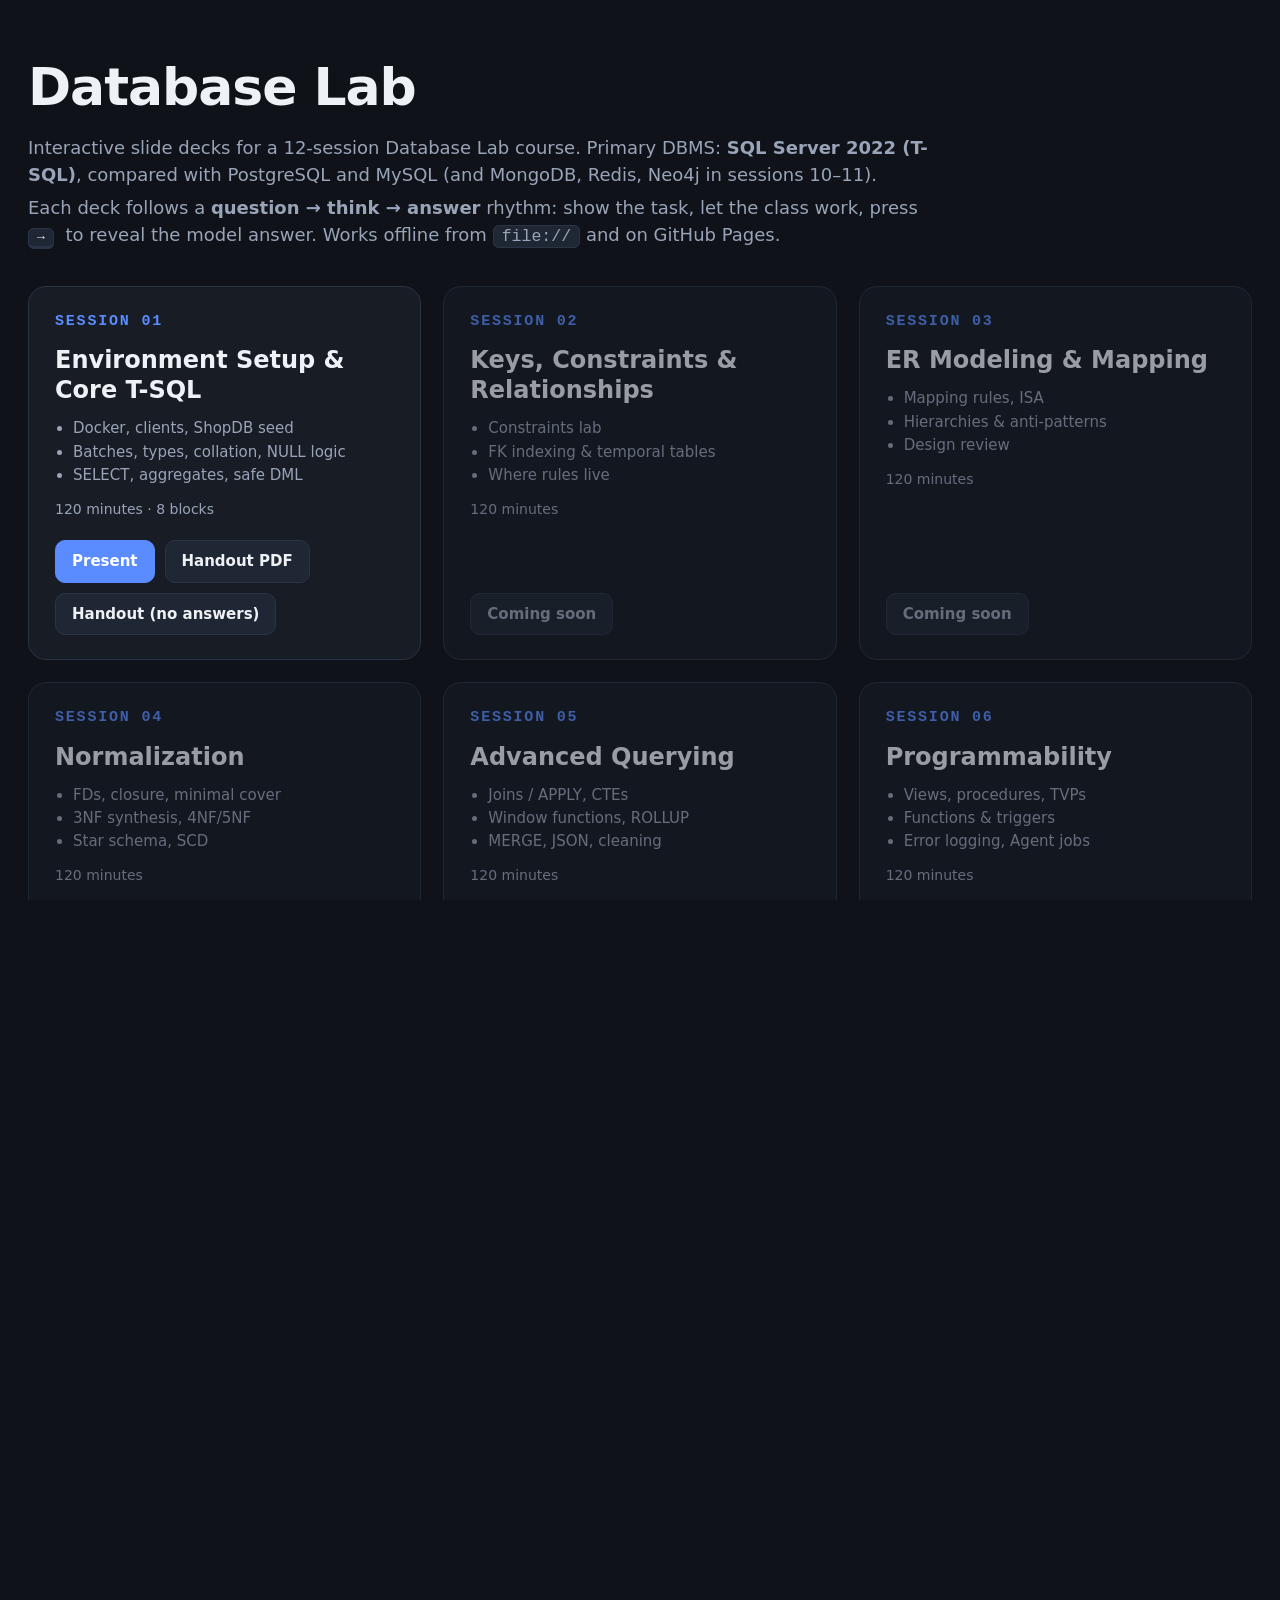
==== index.html @ b9a84a21 "Session 01 deck: environment & core T-SQL" ====
<!doctype html>
<html lang="en">
<head>
  <meta charset="utf-8">
  <meta name="viewport" content="width=device-width, initial-scale=1">
  <title>DB Lab — Interactive Session Decks</title>
  <link rel="stylesheet" href="assets/theme.css">
  <style>
    body { overflow: auto; }
    .wrap { max-width: 1400px; margin: 0 auto; padding: 48px 28px 80px; }
    header h1 { font-size: clamp(34px, 5vw, 52px); margin: 0 0 8px; letter-spacing: -0.02em; }
    header p { color: var(--muted); font-size: 18px; margin: 0 0 6px; max-width: 900px; }
    .grid {
      display: grid;
      grid-template-columns: repeat(auto-fill, minmax(310px, 1fr));
      gap: 22px;
      margin-top: 36px;
    }
    .card {
      background: var(--surface);
      border: 1px solid var(--border);
      border-radius: var(--radius);
      padding: 24px 26px;
      display: flex;
      flex-direction: column;
      gap: 12px;
    }
    .card.soon { opacity: 0.62; }
    .card .num {
      font-family: var(--font-mono);
      font-size: 15px;
      font-weight: 700;
      letter-spacing: 0.12em;
      color: var(--primary);
      text-transform: uppercase;
    }
    .card h2 { margin: 0; font-size: 24px; line-height: 1.25; }
    .card ul { margin: 0; padding-left: 18px; color: var(--muted); font-size: 15px; line-height: 1.55; }
    .card .dur { font-size: 14px; color: var(--muted); }
    .actions { display: flex; flex-wrap: wrap; gap: 10px; margin-top: auto; padding-top: 8px; }
    .actions a, .actions span.btn {
      font-size: 15px;
      font-weight: 600;
      text-decoration: none;
      border-radius: 10px;
      padding: 9px 16px;
      border: 1px solid var(--border);
      color: var(--text);
      background: var(--surface-2);
    }
    .actions a.primary { background: var(--primary); border-color: var(--primary); color: #fff; }
    .actions a:hover { border-color: var(--primary); }
    .actions span.btn { color: var(--muted); }
    section.help {
      margin-top: 56px;
      background: var(--surface);
      border: 1px solid var(--border);
      border-radius: var(--radius);
      padding: 28px 32px;
    }
    section.help h2 { margin: 0 0 14px; font-size: 26px; }
    .keys { display: grid; grid-template-columns: repeat(auto-fill, minmax(300px, 1fr)); gap: 8px 28px; }
    .keys div { font-size: 15px; color: var(--muted); }
    kbd {
      font-family: var(--font-mono);
      background: var(--surface-2);
      border: 1px solid var(--border);
      border-bottom-width: 3px;
      border-radius: 6px;
      padding: 1px 8px;
      font-size: 13px;
      color: var(--text);
      margin-right: 6px;
    }
    footer { margin-top: 40px; color: var(--muted); font-size: 14px; }
    code.inline { font-size: 0.92em; }
  </style>
</head>
<body>
  <div class="wrap">
    <header>
      <h1>Database Lab</h1>
      <p>Interactive slide decks for a 12-session Database Lab course. Primary DBMS:
        <strong>SQL Server 2022 (T-SQL)</strong>, compared with PostgreSQL and MySQL
        (and MongoDB, Redis, Neo4j in sessions 10–11).</p>
      <p>Each deck follows a <strong>question → think → answer</strong> rhythm: show the task,
        let the class work, press <kbd>→</kbd> to reveal the model answer.
        Works offline from <code class="inline">file://</code> and on GitHub Pages.</p>
    </header>

    <main class="grid">
      <div class="card">
        <span class="num">Session 01</span>
        <h2>Environment Setup &amp; Core T-SQL</h2>
        <ul>
          <li>Docker, clients, ShopDB seed</li>
          <li>Batches, types, collation, NULL logic</li>
          <li>SELECT, aggregates, safe DML</li>
        </ul>
        <span class="dur">120 minutes · 8 blocks</span>
        <div class="actions">
          <a class="primary" href="sessions/01/index.html">Present</a>
          <a href="sessions/01/index.html?print=1">Handout PDF</a>
          <a href="sessions/01/index.html?print=1&amp;noanswers=1">Handout (no answers)</a>
        </div>
      </div>

      <div class="card soon">
        <span class="num">Session 02</span>
        <h2>Keys, Constraints &amp; Relationships</h2>
        <ul><li>Constraints lab</li><li>FK indexing &amp; temporal tables</li><li>Where rules live</li></ul>
        <span class="dur">120 minutes</span>
        <div class="actions"><span class="btn">Coming soon</span></div>
      </div>

      <div class="card soon">
        <span class="num">Session 03</span>
        <h2>ER Modeling &amp; Mapping</h2>
        <ul><li>Mapping rules, ISA</li><li>Hierarchies &amp; anti-patterns</li><li>Design review</li></ul>
        <span class="dur">120 minutes</span>
        <div class="actions"><span class="btn">Coming soon</span></div>
      </div>

      <div class="card soon">
        <span class="num">Session 04</span>
        <h2>Normalization</h2>
        <ul><li>FDs, closure, minimal cover</li><li>3NF synthesis, 4NF/5NF</li><li>Star schema, SCD</li></ul>
        <span class="dur">120 minutes</span>
        <div class="actions"><span class="btn">Coming soon</span></div>
      </div>

      <div class="card soon">
        <span class="num">Session 05</span>
        <h2>Advanced Querying</h2>
        <ul><li>Joins / APPLY, CTEs</li><li>Window functions, ROLLUP</li><li>MERGE, JSON, cleaning</li></ul>
        <span class="dur">120 minutes</span>
        <div class="actions"><span class="btn">Coming soon</span></div>
      </div>

      <div class="card soon">
        <span class="num">Session 06</span>
        <h2>Programmability</h2>
        <ul><li>Views, procedures, TVPs</li><li>Functions &amp; triggers</li><li>Error logging, Agent jobs</li></ul>
        <span class="dur">120 minutes</span>
        <div class="actions"><span class="btn">Coming soon</span></div>
      </div>

      <div class="card soon">
        <span class="num">Session 07</span>
        <h2>Transactions &amp; Concurrency</h2>
        <ul><li>Isolation, RCSI / SNAPSHOT</li><li>Write skew, deadlocks</li><li>Log mechanics, waits</li></ul>
        <span class="dur">120 minutes</span>
        <div class="actions"><span class="btn">Coming soon</span></div>
      </div>

      <div class="card soon">
        <span class="num">Session 08</span>
        <h2>Indexing &amp; Query Optimization</h2>
        <ul><li>Plans, lookups, sargability</li><li>Statistics, sniffing</li><li>Query Store, joins</li></ul>
        <span class="dur">120 minutes</span>
        <div class="actions"><span class="btn">Coming soon</span></div>
      </div>

      <div class="card soon">
        <span class="num">Session 09</span>
        <h2>Security, Backup &amp; Recovery</h2>
        <ul><li>Roles, RLS, masking</li><li>Injection lab, audit</li><li>Point-in-time restore</li></ul>
        <span class="dur">120 minutes</span>
        <div class="actions"><span class="btn">Coming soon</span></div>
      </div>

      <div class="card soon">
        <span class="num">Session 10</span>
        <h2>NoSQL Intro &amp; MongoDB</h2>
        <ul><li>Models, CAP / PACELC</li><li>Aggregation, patterns</li><li>Migrating ShopDB</li></ul>
        <span class="dur">120 minutes</span>
        <div class="actions"><span class="btn">Coming soon</span></div>
      </div>

      <div class="card soon">
        <span class="num">Session 11</span>
        <h2>Redis, Neo4j &amp; Comparison</h2>
        <ul><li>Cache patterns</li><li>Cypher, graph tables</li><li>Polyglot persistence</li></ul>
        <span class="dur">120 minutes</span>
        <div class="actions"><span class="btn">Coming soon</span></div>
      </div>

      <div class="card soon">
        <span class="num">Session 12</span>
        <h2>ORM (EF Core) &amp; Wrap-up</h2>
        <ul><li>EF Core &amp; migrations</li><li>Concurrency, testing</li><li>Final project</li></ul>
        <span class="dur">120 minutes</span>
        <div class="actions"><span class="btn">Coming soon</span></div>
      </div>
    </main>

    <section class="help">
      <h2>How to present — cheat sheet</h2>
      <div class="keys">
        <div><kbd>→</kbd><kbd>Space</kbd><kbd>Enter</kbd> next slide / reveal next step</div>
        <div><kbd>←</kbd><kbd>Backspace</kbd> previous step (answers hide again)</div>
        <div><kbd>O</kbd> or <kbd>Esc</kbd> overview of all slides</div>
        <div><kbd>G</kbd> go to slide number · <kbd>Home</kbd>/<kbd>End</kbd> first/last</div>
        <div><kbd>H</kbd> reveal next hint (never advances the slide)</div>
        <div><kbd>Shift</kbd>+<kbd>T</kbd> thinking timer on a challenge</div>
        <div><kbd>T</kbd> theme · <kbd>F</kbd> fullscreen · <kbd>N</kbd> presenter notes</div>
        <div><kbd>S</kbd> lesson clock · <kbd>C</kbd> Core-only mode (hide Extended)</div>
        <div><kbd>B</kbd> or <kbd>.</kbd> blank the screen · <kbd>?</kbd> this help</div>
        <div>URL deep links: <code class="inline">#/12</code> and <code class="inline">#/12/1</code></div>
        <div>Print: add <code class="inline">?print=1</code> (&amp;<code class="inline">noanswers=1</code> for students)</div>
        <div>Overflow check: add <code class="inline">?debug=1</code></div>
      </div>
    </section>

    <footer>
      DB Lab course pack · edit a deck by changing <code class="inline">sessions/NN/deck.js</code> —
      see the README. No external requests; everything runs offline.
    </footer>
  </div>
</body>
</html>
---- assets/theme.css ----
/* theme.css — design tokens, typography, base layout
   Dark is the default; <html data-theme="light"> switches.
   Stage authoring size: 1920 x 1080. */

:root {
  color-scheme: dark;

  /* color roles — dark */
  --bg: #0f1319;
  --surface: #171c25;
  --surface-2: #202734;
  --text: #eef1f6;
  --muted: #9aa4b8;
  --border: #2b3445;
  --primary: #5b8cff;
  --primary-soft: rgba(91, 140, 255, 0.14);
  --question: #ffb547;
  --question-soft: rgba(255, 181, 71, 0.13);
  --answer: #3ddc97;
  --answer-soft: rgba(61, 220, 151, 0.12);
  --warn: #ff6b6b;
  --warn-soft: rgba(255, 107, 107, 0.12);
  --pg: #9a8cff;
  --mysql: #2ec4b6;
  --nosql: #e8a2d0;

  /* syntax (muted, consistent across languages) */
  --syn-keyword: #7aa2ff;
  --syn-type: #6fd3e0;
  --syn-string: #7fd88f;
  --syn-number: #ffb547;
  --syn-comment: #7f8aa0;
  --syn-operator: #c3cbdb;
  --syn-fn: #c792ea;
  --syn-var: #ff9db8;

  /* type */
  --font-sans: system-ui, -apple-system, "Segoe UI", Roboto, "Helvetica Neue",
    Arial, "Noto Sans", sans-serif;
  --font-mono: ui-monospace, "Cascadia Mono", "Source Code Pro", Consolas,
    "SF Mono", Menlo, Monaco, "Liberation Mono", monospace;

  /* geometry */
  --radius: 18px;
  --radius-sm: 10px;
  --stage-w: 1920px;
  --stage-h: 1080px;

  /* motion */
  --t-fast: 150ms;
  --t-med: 200ms;
  --ease: cubic-bezier(0.2, 0.6, 0.3, 1);
}

:root[data-theme="light"] {
  color-scheme: light;
  --bg: #f7f8fa;
  --surface: #ffffff;
  --surface-2: #eef1f5;
  --text: #151a22;
  --muted: #5a6475;
  --border: #d7dde6;
  --primary: #2f62e8;
  --primary-soft: rgba(47, 98, 232, 0.1);
  --question: #b86e00;
  --question-soft: rgba(184, 110, 0, 0.1);
  --answer: #0f8a5a;
  --answer-soft: rgba(15, 138, 90, 0.1);
  --warn: #c43a3a;
  --warn-soft: rgba(196, 58, 58, 0.1);
  --pg: #6c5ce0;
  --mysql: #0f8f85;
  --nosql: #b9558f;

  --syn-keyword: #2f62e8;
  --syn-type: #0f7f8c;
  --syn-string: #1a7f37;
  --syn-number: #a35c00;
  --syn-comment: #6a7385;
  --syn-operator: #444c5e;
  --syn-fn: #8250df;
  --syn-var: #b3325c;
}

* { box-sizing: border-box; }

html, body {
  margin: 0;
  padding: 0;
  height: 100%;
  overflow: hidden;
}

body {
  background: var(--bg);
  color: var(--text);
  font-family: var(--font-sans);
  font-size: 16px;
  line-height: 1.5;
  -webkit-font-smoothing: antialiased;
}

button {
  font-family: inherit;
  font-size: inherit;
  color: inherit;
  background: var(--surface);
  border: 1px solid var(--border);
  border-radius: var(--radius-sm);
  padding: 8px 14px;
  cursor: pointer;
  transition: background var(--t-fast) var(--ease),
    border-color var(--t-fast) var(--ease);
}
button:hover { background: var(--surface-2); border-color: var(--primary); }
button:active { transform: translateY(1px); }

:focus-visible {
  outline: 3px solid var(--primary);
  outline-offset: 2px;
}

code, pre, .mono { font-family: var(--font-mono); }

code.inline {
  background: var(--surface-2);
  border: 1px solid var(--border);
  border-radius: 6px;
  padding: 1px 8px;
  font-size: 0.92em;
  white-space: nowrap;
}

.sr-only {
  position: absolute;
  width: 1px; height: 1px;
  margin: -1px; padding: 0;
  overflow: hidden;
  clip: rect(0 0 0 0);
  white-space: nowrap;
  border: 0;
}

/* DBMS tags — colored text only, no logos */
.tag {
  display: inline-block;
  font-size: 22px;
  font-weight: 700;
  letter-spacing: 0.04em;
  text-transform: uppercase;
  padding: 3px 12px;
  border-radius: 999px;
  border: 1px solid currentColor;
}
.tag.mssql { color: var(--primary); background: var(--primary-soft); }
.tag.pg    { color: var(--pg);       background: color-mix(in srgb, var(--pg) 12%, transparent); }
.tag.my    { color: var(--mysql);    background: color-mix(in srgb, var(--mysql) 12%, transparent); }
.tag.nosql { color: var(--nosql);    background: color-mix(in srgb, var(--nosql) 12%, transparent); }

@media (prefers-reduced-motion: reduce) {
  * {
    animation-duration: 0.001ms !important;
    animation-iteration-count: 1 !important;
    transition-duration: 0.001ms !important;
  }
}
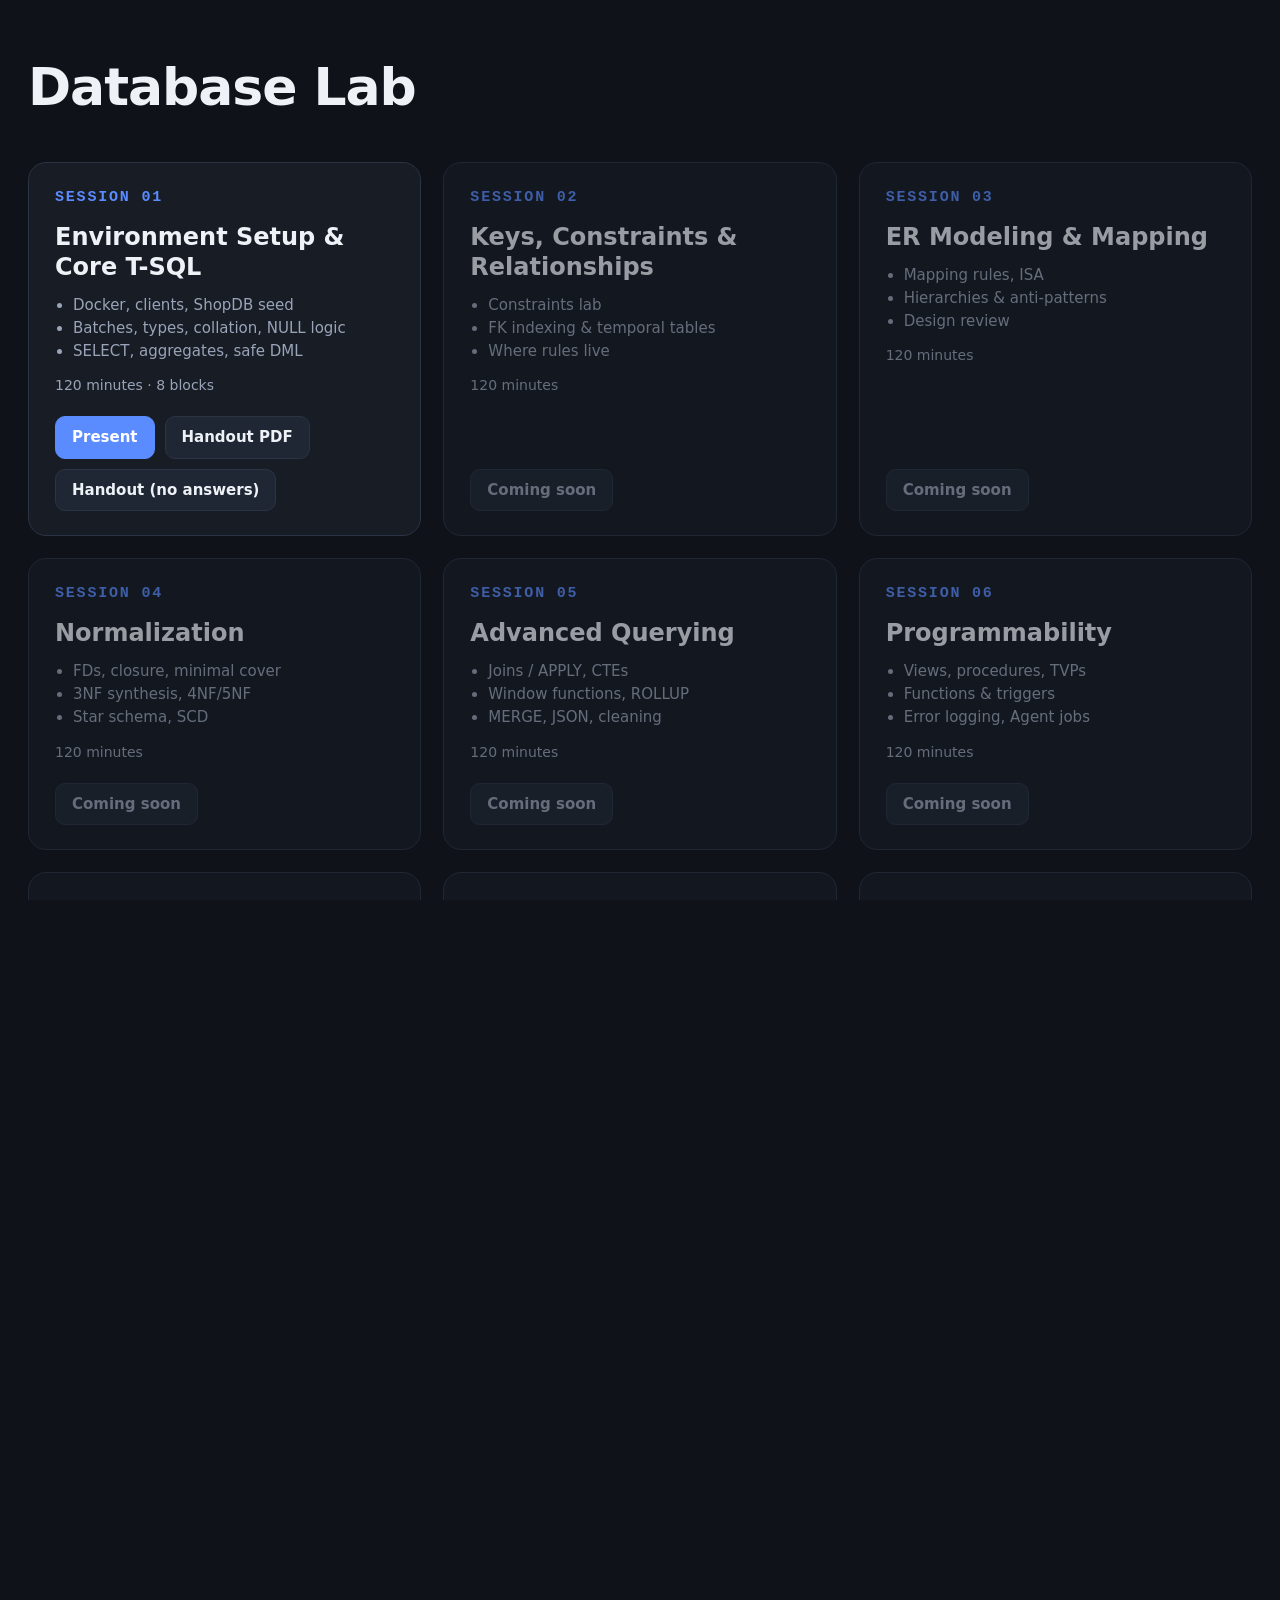
==== commit 672783d9: "Update index.html" ====
--- a/index.html
+++ b/index.html
@@ -79,13 +79,7 @@
 <body>
   <div class="wrap">
     <header>
-      <h1>Database Lab</h1>
-      <p>Interactive slide decks for a 12-session Database Lab course. Primary DBMS:
-        <strong>SQL Server 2022 (T-SQL)</strong>, compared with PostgreSQL and MySQL
-        (and MongoDB, Redis, Neo4j in sessions 10–11).</p>
-      <p>Each deck follows a <strong>question → think → answer</strong> rhythm: show the task,
-        let the class work, press <kbd>→</kbd> to reveal the model answer.
-        Works offline from <code class="inline">file://</code> and on GitHub Pages.</p>
+      <h1>Database Lab</h1>     
     </header>
 
     <main class="grid">
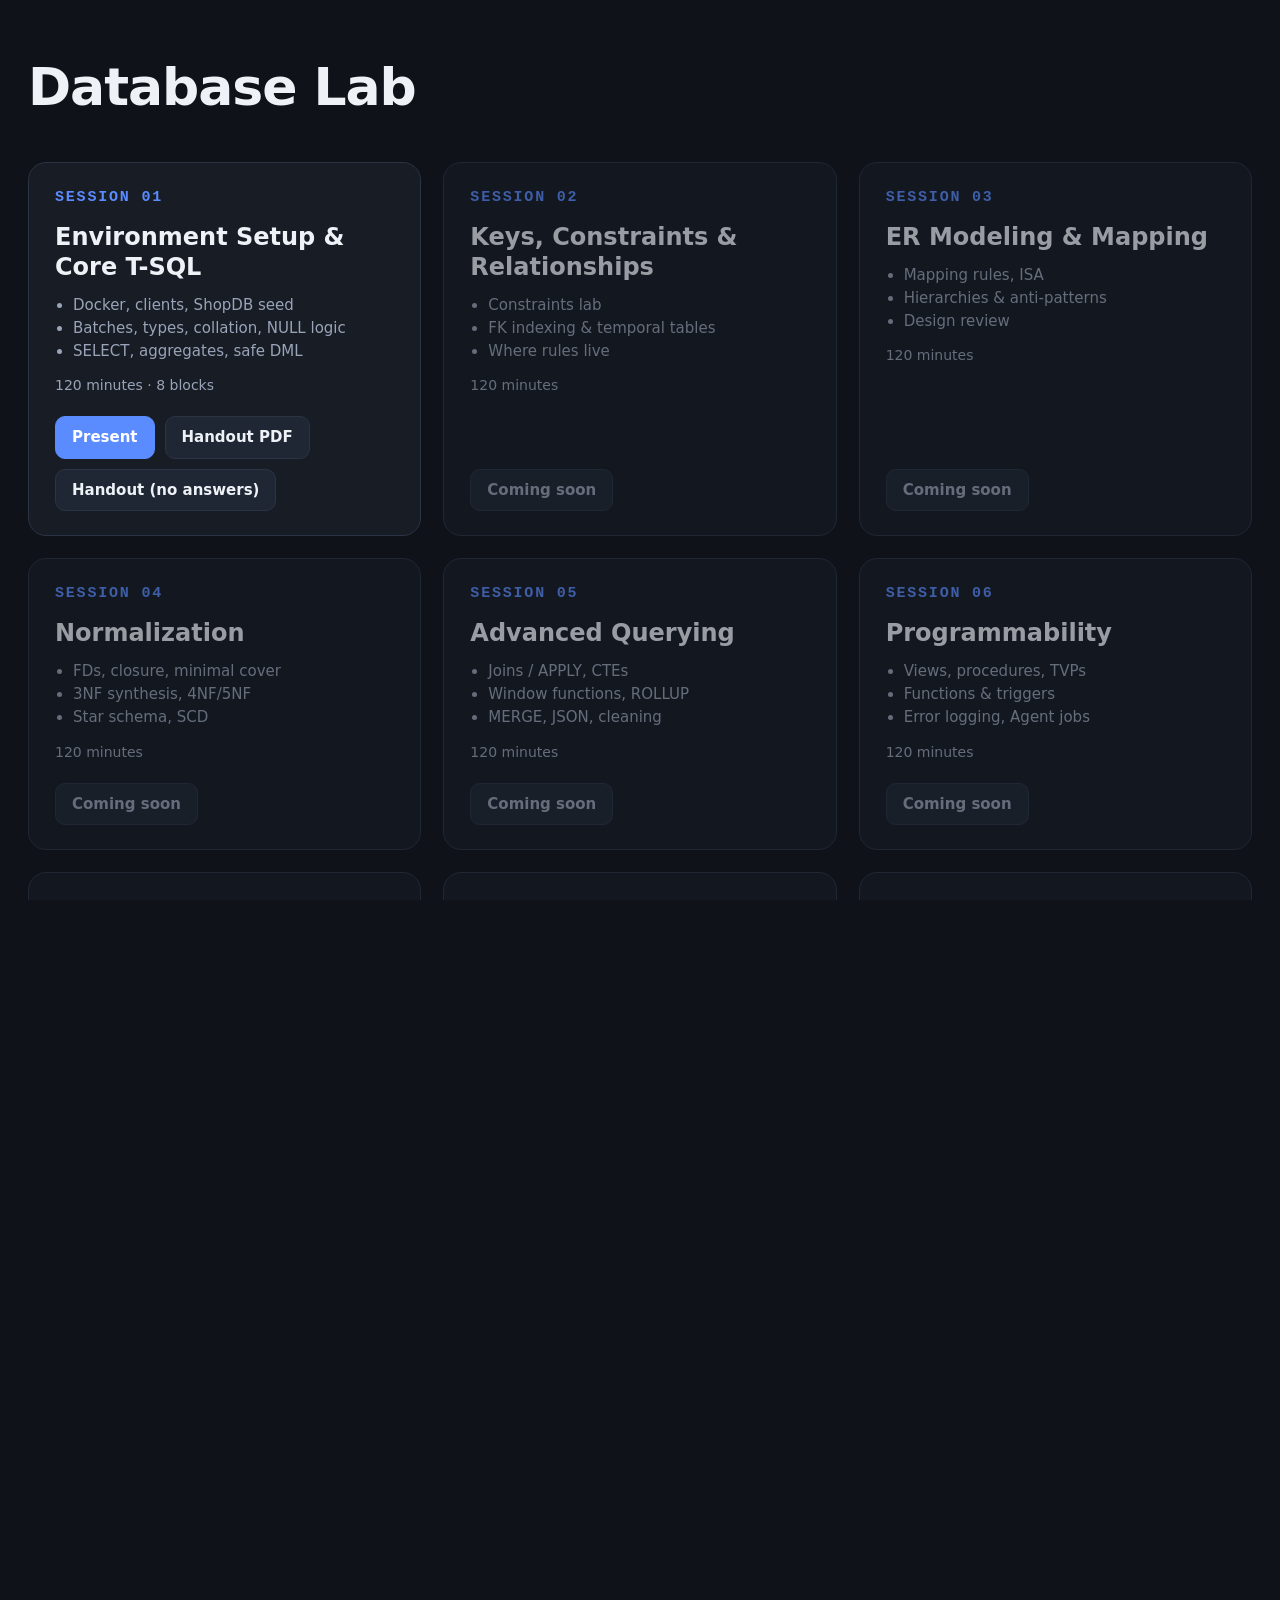
==== commit 5038b00d: "Update index.html" ====
--- a/index.html
+++ b/index.html
@@ -207,8 +207,7 @@
     </section>
 
     <footer>
-      DB Lab course pack · edit a deck by changing <code class="inline">sessions/NN/deck.js</code> —
-      see the README. No external requests; everything runs offline.
+     
     </footer>
   </div>
 </body>
